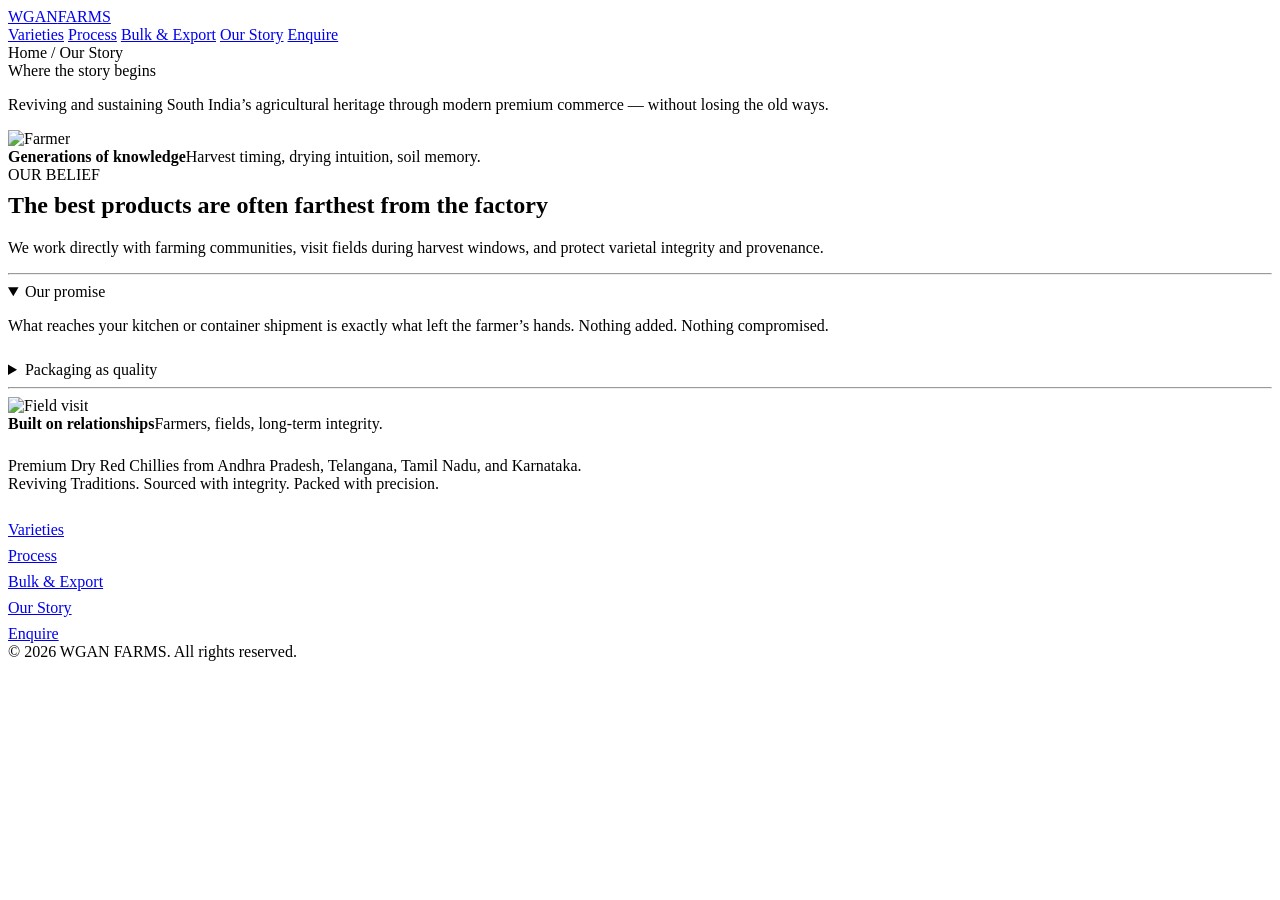
==== about.html @ 9f5ce57f "Add files via upload" ====
<!doctype html>
<html lang="en">
<head>
  <meta charset="utf-8">
  <meta name="viewport" content="width=device-width, initial-scale=1">
  <title>Our Story — WGAN FARMS</title>
  <meta name="description" content="Origin story and authenticity of WGAN FARMS.">
  <link rel="stylesheet" href="css/styles.css">
</head>
<body>
<header class="site-header">
  <div class="container header-inner">
    <a class="brand" href="index.html" aria-label="WGAN FARMS Home">
      <span class="brand-mark">WGAN</span><span class="brand-sub">FARMS</span>
    </a>
    <nav class="nav" aria-label="Primary navigation">
      <a href="varieties.html">Varieties</a>
      <a href="process.html">Process</a>
      <a href="bulk-export.html">Bulk & Export</a>
      <a href="about.html">Our Story</a>
      <a class="btn" href="contact.html">Enquire</a>
    </nav>
  </div>
</header>
<main>
<section class="page-hero">
  <div class="container">
    <div class="breadcrumb">Home / Our Story</div>
    <div class="page-title">Where the story begins</div>
    <p class="page-sub">Reviving and sustaining South India’s agricultural heritage through modern premium commerce — without losing the old ways.</p>
  </div>
</section>

<section class="section">
  <div class="container">
    <div class="cards">
      <div class="card media">
        <img src="assets/images/elderly-farmer-holding-guntur-chilli-pod.svg" alt="Farmer">
        <div class="overlay"></div><div class="label"><strong>Generations of knowledge</strong><span>Harvest timing, drying intuition, soil memory.</span></div>
      </div>
      <div class="card pad">
        <div class="kicker">OUR BELIEF</div>
        <h2 style="margin-top:8px">The best products are often farthest from the factory</h2>
        <p class="small">We work directly with farming communities, visit fields during harvest windows, and protect varietal integrity and provenance.</p>
        <hr class="sep">
        <details open><summary>Our promise</summary><p>What reaches your kitchen or container shipment is exactly what left the farmer’s hands. Nothing added. Nothing compromised.</p></details>
        <div style="height:10px"></div>
        <details><summary>Packaging as quality</summary><p>Moisture protection, traceability, and premium shelf presence — not an afterthought.</p></details>
      </div>
    </div>

    <hr class="sep">

    <div class="card media">
      <img src="assets/images/wgan-farms-team-with-farmers-field-visit.svg" alt="Field visit">
      <div class="overlay"></div><div class="label"><strong>Built on relationships</strong><span>Farmers, fields, long‑term integrity.</span></div>
    </div>
  </div>
</section>
</main>
<footer class="site-footer">
  <div class="container footer-grid">
    <div>
      <div style="letter-spacing:.08em; font-weight:900; color:#fff;">WGAN FARMS</div>
      <div style="margin-top:6px">Premium Dry Red Chillies from Andhra Pradesh, Telangana, Tamil Nadu, and Karnataka.</div>
      <div class="notice">Reviving Traditions. Sourced with integrity. Packed with precision.</div>
    </div>
    <div>
      <div style="font-weight:800; color:#fff">Quick links</div>
      <div style="display:grid; gap:8px; margin-top:10px">
        <a href="varieties.html">Varieties</a>
        <a href="process.html">Process</a>
        <a href="bulk-export.html">Bulk & Export</a>
        <a href="about.html">Our Story</a>
        <a href="contact.html">Enquire</a>
      </div>
    </div>
  </div>
  <div class="container notice">© 2026 WGAN FARMS. All rights reserved.</div>
</footer>
<script src="js/main.js"></script>
</body>
</html>
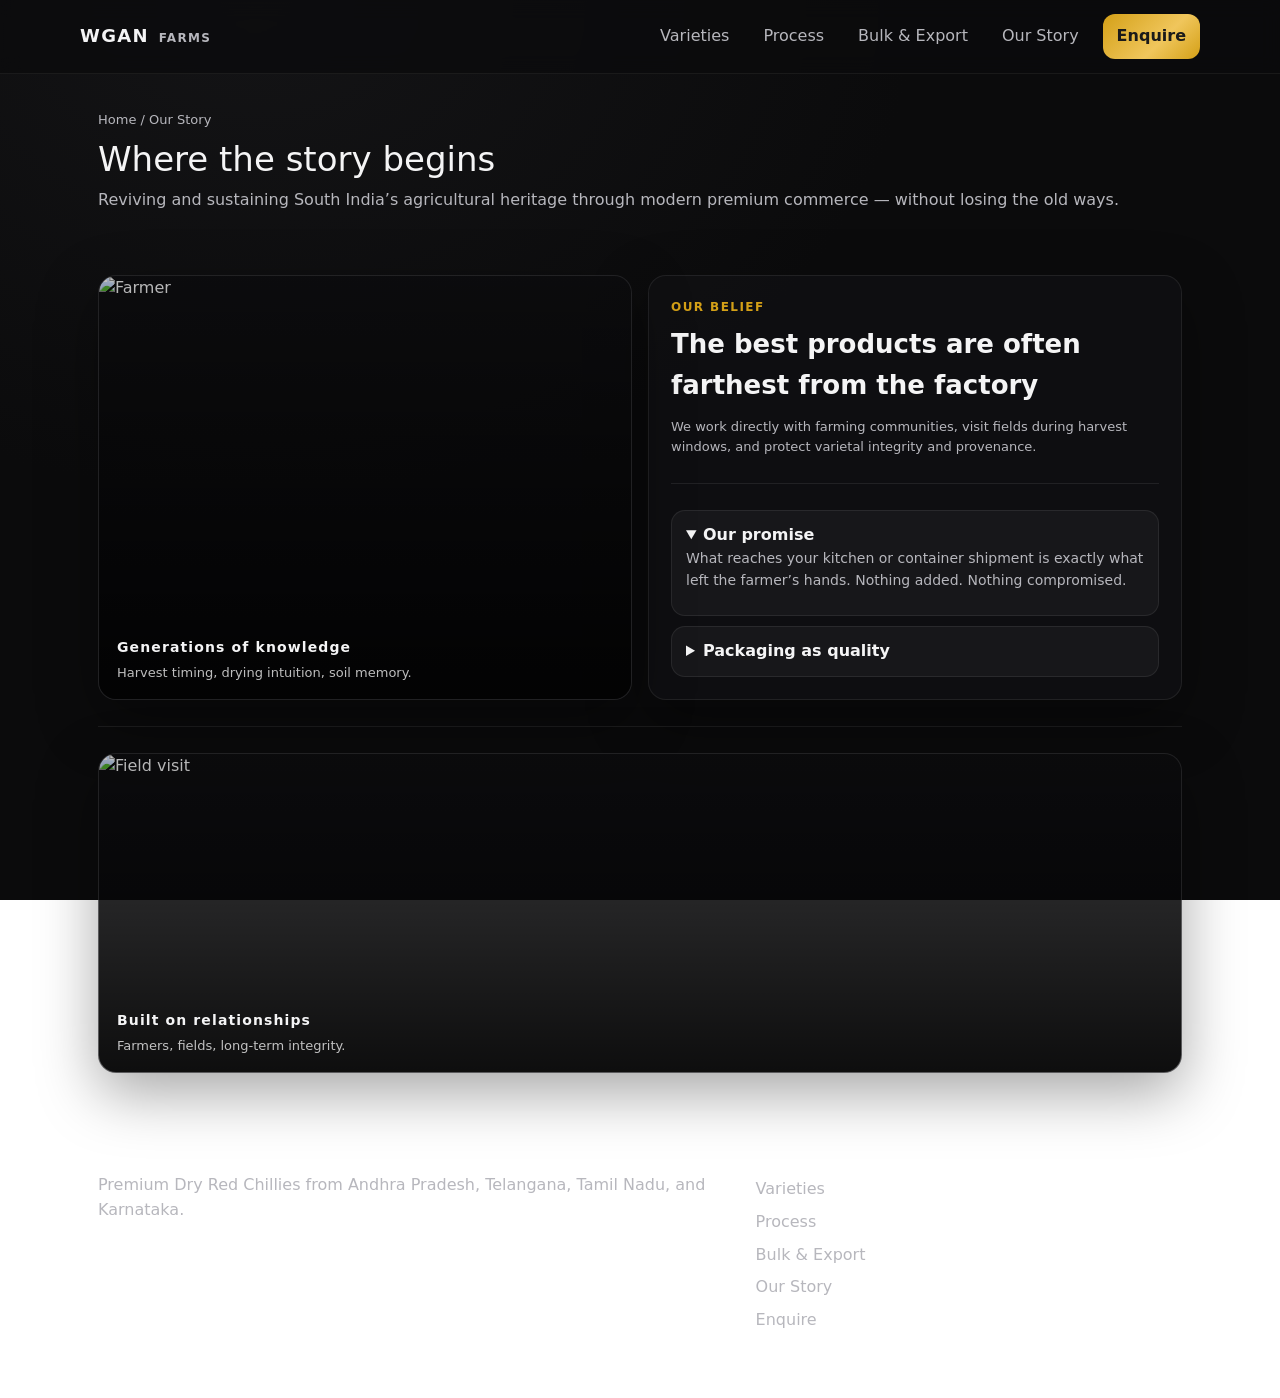
==== commit d3f75bf2: "Update about.html" ====
--- a/about.html
+++ b/about.html
@@ -22,6 +22,7 @@
     </nav>
   </div>
 </header>
+
 <main>
 <section class="page-hero">
   <div class="container">
@@ -35,29 +36,48 @@
   <div class="container">
     <div class="cards">
       <div class="card media">
-        <img src="assets/images/elderly-farmer-holding-guntur-chilli-pod.svg" alt="Farmer">
-        <div class="overlay"></div><div class="label"><strong>Generations of knowledge</strong><span>Harvest timing, drying intuition, soil memory.</span></div>
+        <img src="assets/images/elderly-farmer-holding-guntur-chilli-pod.png" alt="Farmer">
+        <div class="overlay"></div>
+        <div class="label">
+          <strong>Generations of knowledge</strong>
+          <span>Harvest timing, drying intuition, soil memory.</span>
+        </div>
       </div>
+
       <div class="card pad">
         <div class="kicker">OUR BELIEF</div>
         <h2 style="margin-top:8px">The best products are often farthest from the factory</h2>
         <p class="small">We work directly with farming communities, visit fields during harvest windows, and protect varietal integrity and provenance.</p>
         <hr class="sep">
-        <details open><summary>Our promise</summary><p>What reaches your kitchen or container shipment is exactly what left the farmer’s hands. Nothing added. Nothing compromised.</p></details>
+
+        <details open>
+          <summary>Our promise</summary>
+          <p>What reaches your kitchen or container shipment is exactly what left the farmer’s hands. Nothing added. Nothing compromised.</p>
+        </details>
+
         <div style="height:10px"></div>
-        <details><summary>Packaging as quality</summary><p>Moisture protection, traceability, and premium shelf presence — not an afterthought.</p></details>
+
+        <details>
+          <summary>Packaging as quality</summary>
+          <p>Moisture protection, traceability, and premium shelf presence — not an afterthought.</p>
+        </details>
       </div>
     </div>
 
     <hr class="sep">
 
     <div class="card media">
-      <img src="assets/images/wgan-farms-team-with-farmers-field-visit.svg" alt="Field visit">
-      <div class="overlay"></div><div class="label"><strong>Built on relationships</strong><span>Farmers, fields, long‑term integrity.</span></div>
+      <img src="assets/images/wgan-farms-team-with-farmers-field-visit.png" alt="Field visit">
+      <div class="overlay"></div>
+      <div class="label">
+        <strong>Built on relationships</strong>
+        <span>Farmers, fields, long-term integrity.</span>
+      </div>
     </div>
   </div>
 </section>
 </main>
+
 <footer class="site-footer">
   <div class="container footer-grid">
     <div>
@@ -78,6 +98,7 @@
   </div>
   <div class="container notice">© 2026 WGAN FARMS. All rights reserved.</div>
 </footer>
+
 <script src="js/main.js"></script>
 </body>
-</html>+</html>
--- a/css/styles.css
+++ b/css/styles.css
@@ -0,0 +1,47 @@
+:root{--bg:#0b0b0c;--panel:#111113;--text:#f4f4f5;--muted:#b7b7bd;--accent:#d4a017;--max:1120px;--radius:18px}
+*{box-sizing:border-box}html,body{margin:0;padding:0}
+body{font-family:ui-sans-serif,system-ui,-apple-system,Segoe UI,Roboto,Arial,sans-serif;color:var(--text);
+background:radial-gradient(1200px 900px at 20% 0%, #141416 0%, var(--bg) 55%) fixed;line-height:1.55}
+a{color:inherit;text-decoration:none}
+.container{max-width:var(--max);margin:0 auto;padding:0 18px}
+.site-header{position:sticky;top:0;z-index:50;backdrop-filter:blur(10px);background:rgba(11,11,12,.75);border-bottom:1px solid rgba(255,255,255,.06)}
+.header-inner{display:flex;align-items:center;justify-content:space-between;padding:14px 0;gap:16px}
+.brand{display:flex;align-items:baseline;gap:10px;letter-spacing:.08em}
+.brand-mark{font-weight:800;font-size:18px}.brand-sub{font-weight:600;font-size:12px;color:var(--muted)}
+.nav{display:flex;gap:14px;align-items:center;flex-wrap:wrap;justify-content:flex-end}
+.nav a{padding:10px 10px;color:var(--muted);border-radius:12px}.nav a:hover{background:rgba(255,255,255,.06);color:var(--text)}
+.btn{background:linear-gradient(135deg,var(--accent) 0%,#f0c65c 60%,var(--accent) 100%);color:#1a1a1a!important;font-weight:800;border-radius:14px;padding:10px 14px!important}
+.hero{padding:64px 0 28px}.hero-grid{display:grid;grid-template-columns:1.2fr .8fr;gap:22px;align-items:stretch}
+@media(max-width:920px){.hero-grid{grid-template-columns:1fr}}
+.card{background:rgba(17,17,19,.75);border:1px solid rgba(255,255,255,.08);border-radius:var(--radius);overflow:hidden;box-shadow:0 20px 60px rgba(0,0,0,.35)}
+.card.pad{padding:22px}
+.kicker{color:var(--accent);font-weight:800;letter-spacing:.12em;font-size:12px}
+h1{margin:10px 0 12px;font-size:42px;line-height:1.08}@media(max-width:540px){h1{font-size:34px}}
+.lead{color:var(--muted);font-size:16px;margin:0 0 16px}
+.actions{display:flex;gap:12px;flex-wrap:wrap;margin-top:16px}
+.actions .ghost{background:transparent;border:1px solid rgba(255,255,255,.16);color:var(--text);padding:10px 14px;border-radius:14px;font-weight:800}
+.actions .ghost:hover{background:rgba(255,255,255,.06)}
+.media{position:relative;min-height:320px}
+.media img{width:100%;height:100%;object-fit:cover;display:block;filter:saturate(1.05) contrast(1.05)}
+.media .overlay{position:absolute;inset:0;background:linear-gradient(180deg,rgba(0,0,0,.25) 0%,rgba(0,0,0,.82) 100%)}
+.media .label{position:absolute;left:18px;bottom:16px;right:18px}
+.media .label strong{display:block;font-size:14px;letter-spacing:.08em}
+.media .label span{display:block;color:rgba(255,255,255,.74);font-size:13px;margin-top:4px}
+.section{padding:34px 0}.section h2{margin:0 0 12px;font-size:26px}.section p{color:var(--muted);margin:0 0 12px}
+.grid3{display:grid;grid-template-columns:repeat(3,1fr);gap:16px}@media(max-width:920px){.grid3{grid-template-columns:1fr}}
+.tile{padding:18px}.tile h3{margin:4px 0 6px;font-size:16px}.tile p{margin:0;color:var(--muted);font-size:14px}
+hr.sep{border:0;height:1px;background:rgba(255,255,255,.08);margin:26px 0}
+.page-hero{padding:36px 0 10px}.breadcrumb{color:var(--muted);font-size:13px}
+.page-title{margin:10px 0 10px;font-size:34px;line-height:1.12}.page-sub{color:var(--muted);margin:0 0 18px}
+.cards{display:grid;grid-template-columns:repeat(2,1fr);gap:16px}@media(max-width:920px){.cards{grid-template-columns:1fr}}
+.variety{display:grid;grid-template-columns:190px 1fr;gap:14px;padding:16px}@media(max-width:640px){.variety{grid-template-columns:1fr}}
+.variety img{width:100%;height:160px;object-fit:cover;border-radius:14px;border:1px solid rgba(255,255,255,.08);background:#0f0f10}
+.badge{display:inline-flex;gap:8px;align-items:center;padding:6px 10px;border-radius:999px;background:rgba(255,255,255,.06);border:1px solid rgba(255,255,255,.10);color:var(--muted);font-size:12px}
+.meta{display:flex;gap:10px;flex-wrap:wrap;margin:8px 0 10px}
+.kv{margin:0;color:var(--muted);font-size:13px}.kv b{color:var(--text);font-weight:800}
+.small{font-size:13px;color:var(--muted)}
+details{border:1px solid rgba(255,255,255,.08);border-radius:14px;padding:12px 14px;background:rgba(255,255,255,.04)}
+details summary{cursor:pointer;font-weight:800}details p{margin:10px 0 0;color:var(--muted);font-size:14px}
+.site-footer{padding:34px 0;border-top:1px solid rgba(255,255,255,.08);color:var(--muted)}
+.footer-grid{display:grid;grid-template-columns:1.2fr .8fr;gap:18px}@media(max-width:920px){.footer-grid{grid-template-columns:1fr}}
+.notice{font-size:12px;color:rgba(255,255,255,.55);margin-top:12px}
